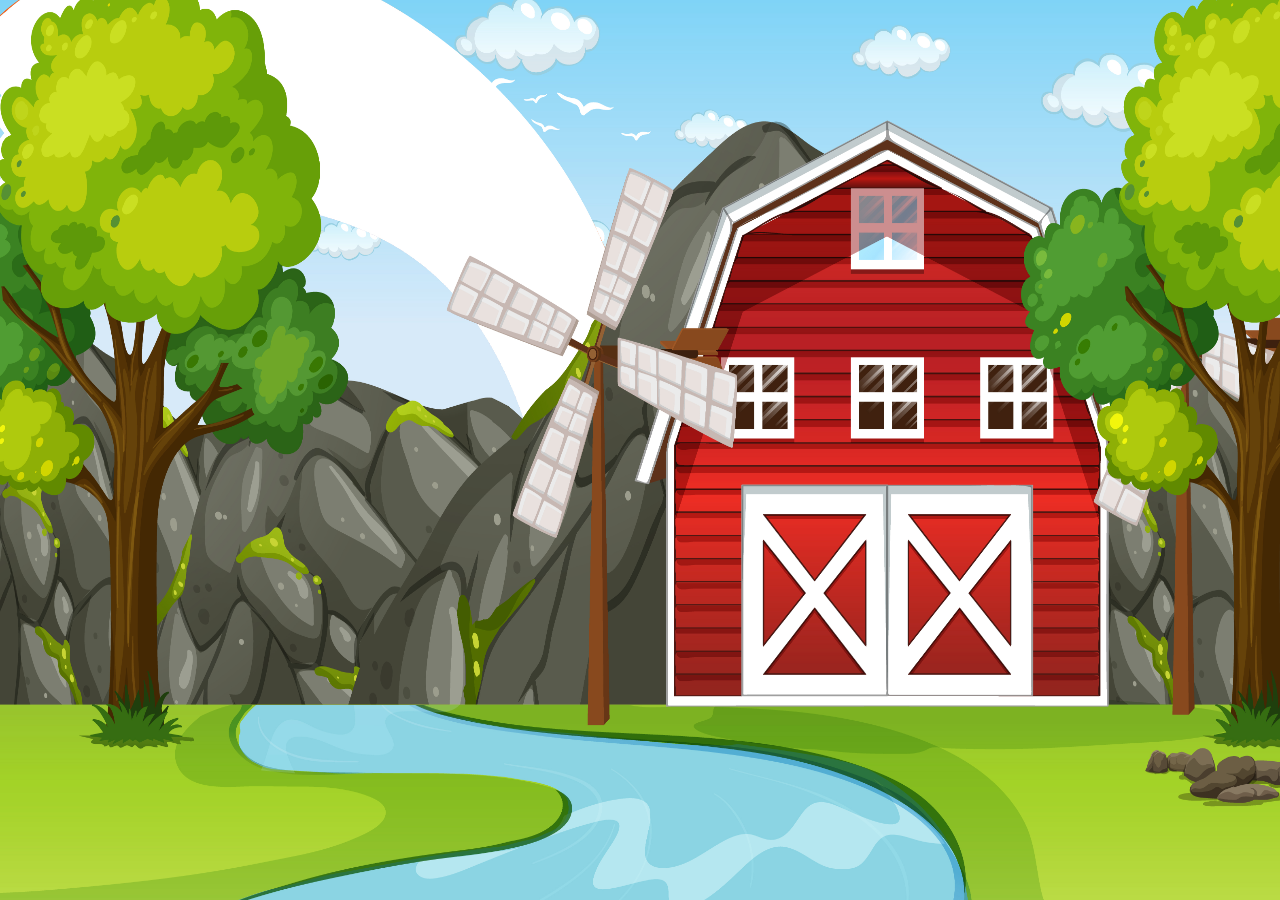
==== creditos.html @ d760183d "Boton De Volver A jugar" ====
<!DOCTYPE html>
<html lang="en">
<head>
    <meta charset="UTF-8">
    <meta name="viewport" content="width=device-width, initial-scale=1.0">
    <title>Farm</title>
    <link rel="shortcut icon" href="Media/Imagenes/Favicon.png" type="image/x-icon">
    <link rel="stylesheet" href="Estilos.css/CreditosStyle.css">
</head>
<body>
    
</body>
</html>
---- Estilos.css/CreditosStyle.css ----
body{
    background-image: url("../Media/Imagenes/FondoGranja.jpg");
    background-repeat: no-repeat;
    background-size: 100% 100%;
    background-attachment: fixed;

    margin: 0;
    padding: 0;

}
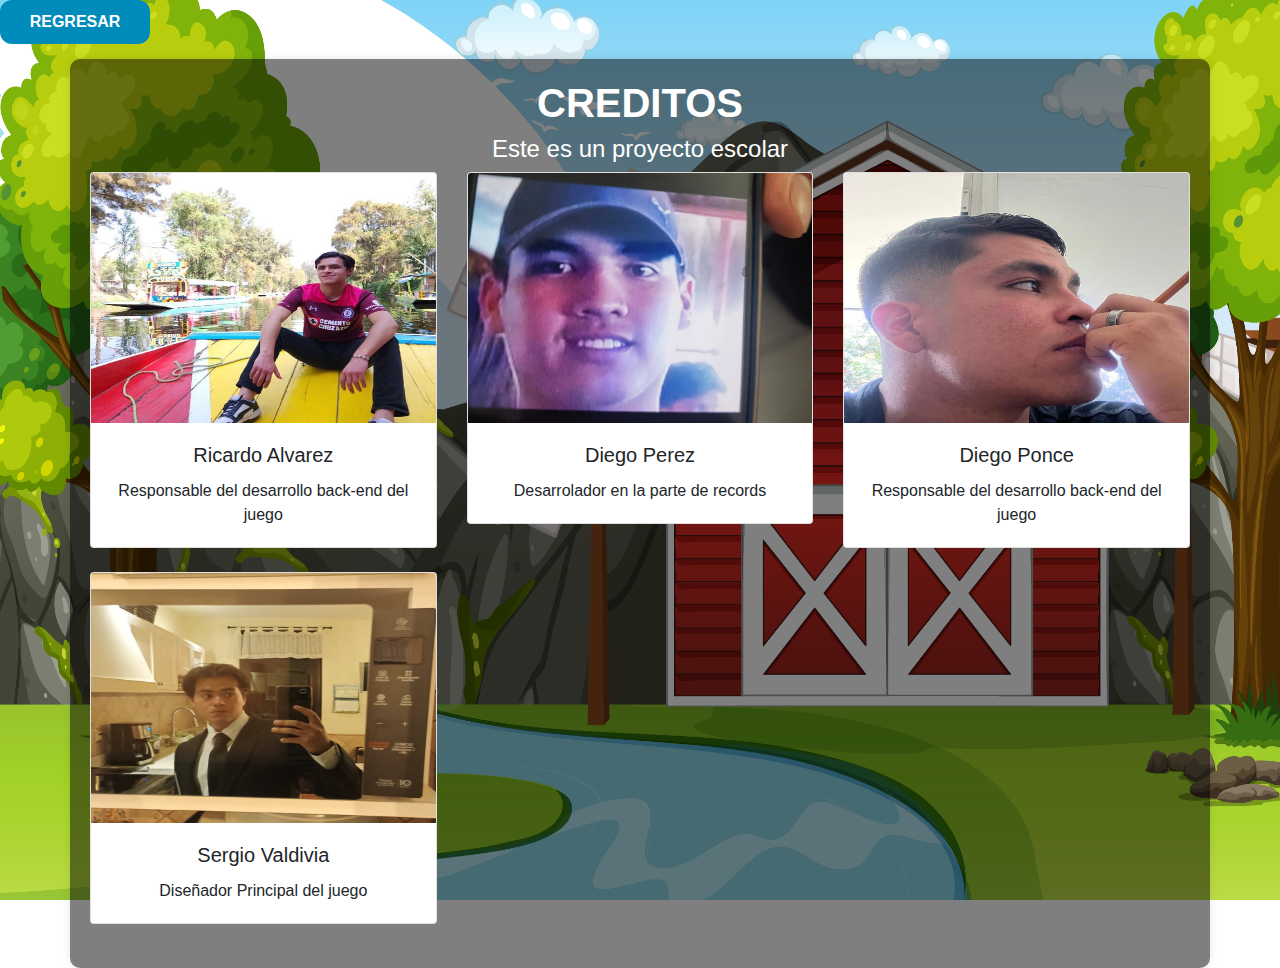
==== commit c9015f2f: "Actualizacion Back 1" ====
--- a/creditos.html
+++ b/creditos.html
@@ -5,9 +5,60 @@
     <meta name="viewport" content="width=device-width, initial-scale=1.0">
     <title>Farm</title>
     <link rel="shortcut icon" href="Media/Imagenes/Favicon.png" type="image/x-icon">
+    <link rel="stylesheet" href="bootstrap-4.6.2-dist/css/bootstrap.min.css">
     <link rel="stylesheet" href="Estilos.css/CreditosStyle.css">
 </head>
 <body>
-    
+    <form action="index.html">
+        <button class="btn">REGRESAR</button>
+    </form>
+
+    <div class="container">
+        <h1>CREDITOS</h1>
+        <h4>Este es un proyecto escolar</h4>
+        <div class="row row-cols-1 row-cols-md-3">
+            <div class="col mb-4">
+              <div class="card">
+                <img src="Media/Imagenes/Guapos/Capi.jpg" class="card-img-top" alt="...">
+                <div class="card-body">
+                  <h5 class="card-title">Ricardo Alvarez</h5>
+                  <p class="card-text">Responsable del desarrollo back-end del juego</p>
+                </div>
+              </div>
+            </div>
+            <div class="col mb-4">
+              <div class="card">
+                <img src="Media/Imagenes/Guapos/perez.jpeg" class="card-img-top" alt="...">
+                <div class="card-body">
+                  <h5 class="card-title">Diego Perez</h5>
+                  <p class="card-text">Desarrolador en la parte de records</p>
+                </div>
+              </div>
+            </div>
+            <div class="col mb-4">
+              <div class="card">
+                <img src="Media/Imagenes/Guapos/ponce.jpg" class="card-img-top" alt="...">
+                <div class="card-body">
+                  <h5 class="card-title">Diego Ponce</h5>
+                  <p class="card-text">Responsable del desarrollo back-end del juego</p>
+                </div>
+              </div>
+            </div>
+            <div class="col mb-4">
+              <div class="card">
+                <img src="Media/Imagenes/Guapos/yo.jpeg" class="card-img-top" alt="...">
+                <div class="card-body">
+                  <h5 class="card-title">Sergio Valdivia</h5>
+                  <p class="card-text">Diseñador Principal del juego</p>
+                </div>
+              </div>
+            </div>
+          </div>
+    </div>
+
+   
+
+
+    <script src="bootstrap-4.6.2-dist/js/bootstrap.min.js"></script>
 </body>
 </html>--- a/Estilos.css/CreditosStyle.css
+++ b/Estilos.css/CreditosStyle.css
@@ -9,4 +9,59 @@
 
 }
 
+h4{
+    color: white;
+}
 
+img{
+    height: 250px;
+    width: 140px;
+}
+.container {
+    margin-top: 15px;
+    text-align: center;
+    background-color: rgba(0, 0, 0, 0.5);
+    padding: 20px;
+    border-radius: 10px;
+    box-shadow: 0 0 10px rgba(0, 0, 0, 0.1);
+}
+
+.container h1{
+    text-align: center;
+    font-weight: 600;
+    color: white;
+}
+
+.btn {
+    top: 5px;
+    left: 0;
+
+    background-color: #008CBA;
+    border-radius: 12px;
+    color: white;
+    cursor: pointer;
+    font-weight: bold;
+    padding: 10px 15px;
+    text-align: center;
+    transition: 200ms;
+    width: 150px;
+    box-sizing: border-box;
+    border: 0;
+    font-size: 16px;
+    user-select: none;
+    -webkit-user-select: none;
+    touch-action: manipulation;
+  }
+  
+  .btn:not(:disabled):hover,
+  .btn:not(:disabled):focus {
+    outline: 0;
+    background: #008CBA;
+    box-shadow: 0 0 0 2px rgba(0,0,0,.2), 0 3px 8px 0 rgba(0,0,0,.15);
+  }
+  
+  .btn:disabled {
+    filter: saturate(0.2) opacity(0.5);
+    -webkit-filter: saturate(0.2) opacity(0.5);
+    cursor: not-allowed;
+  }
